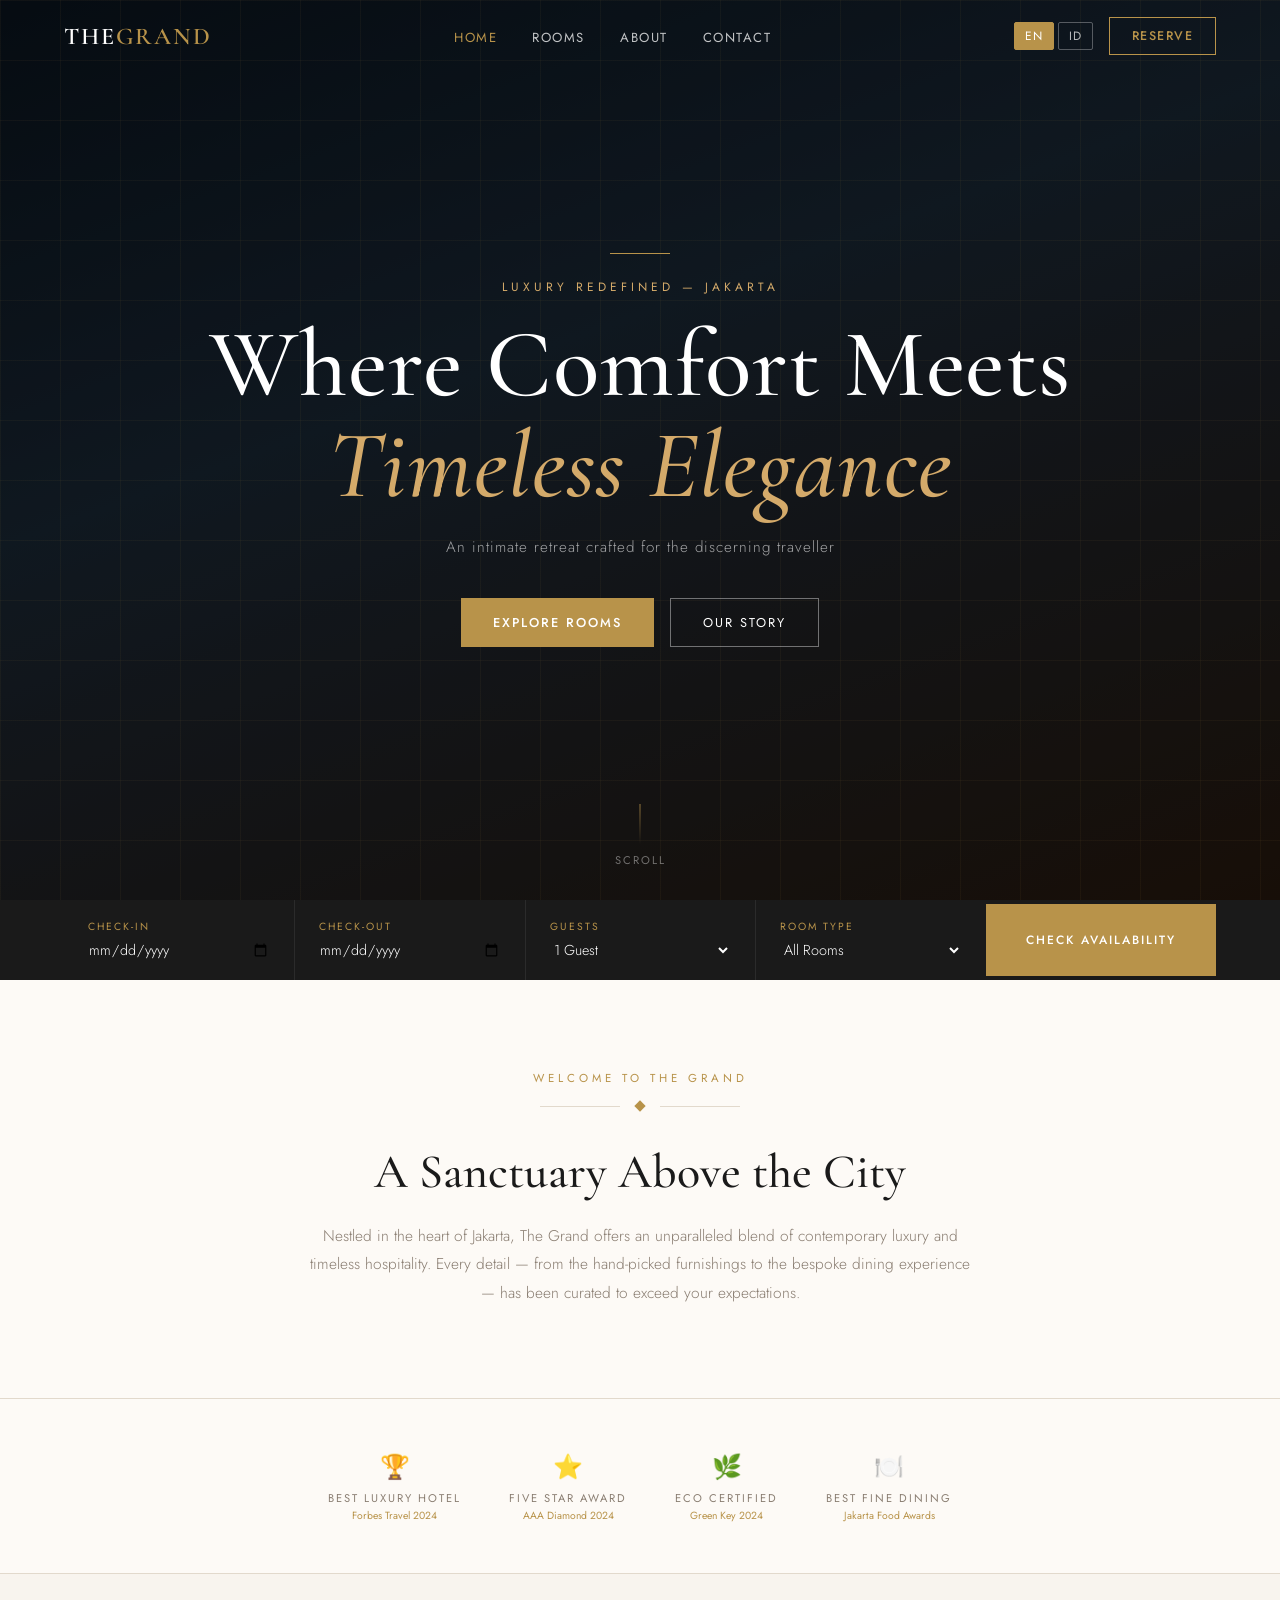
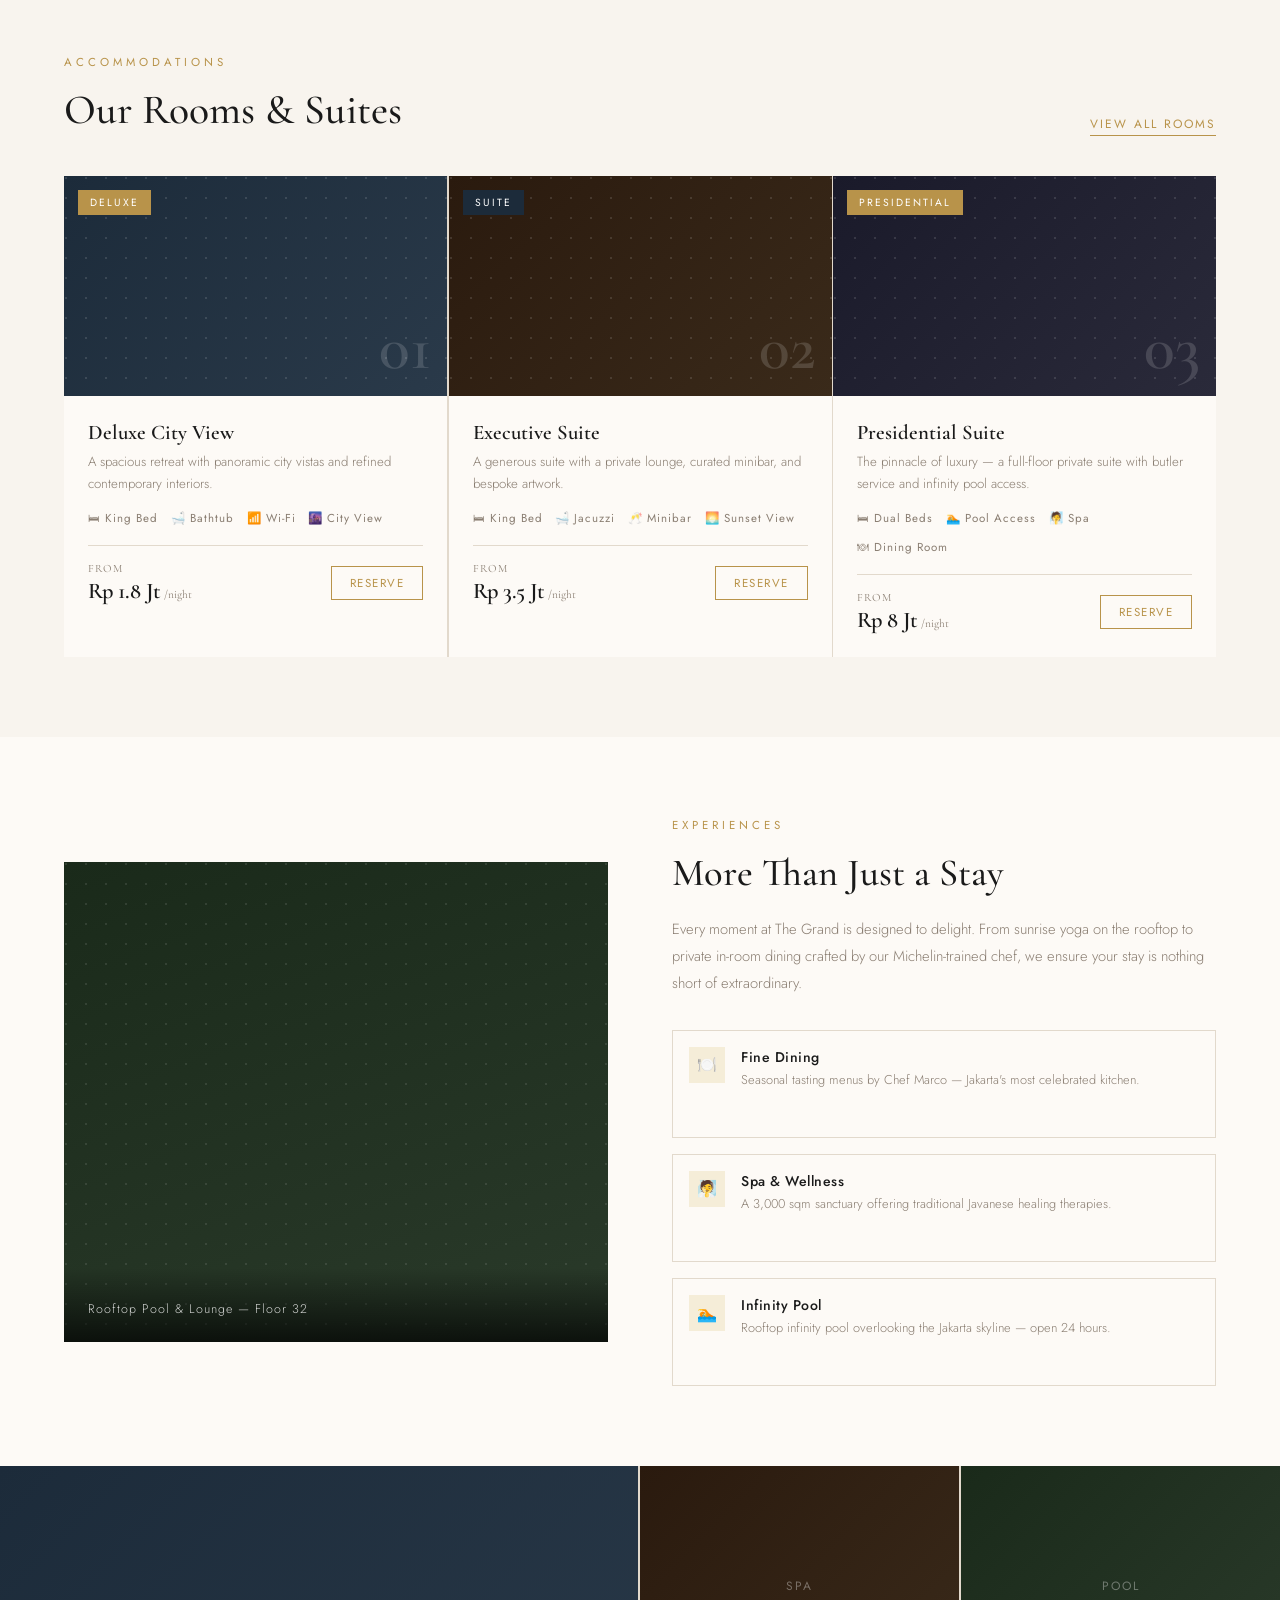
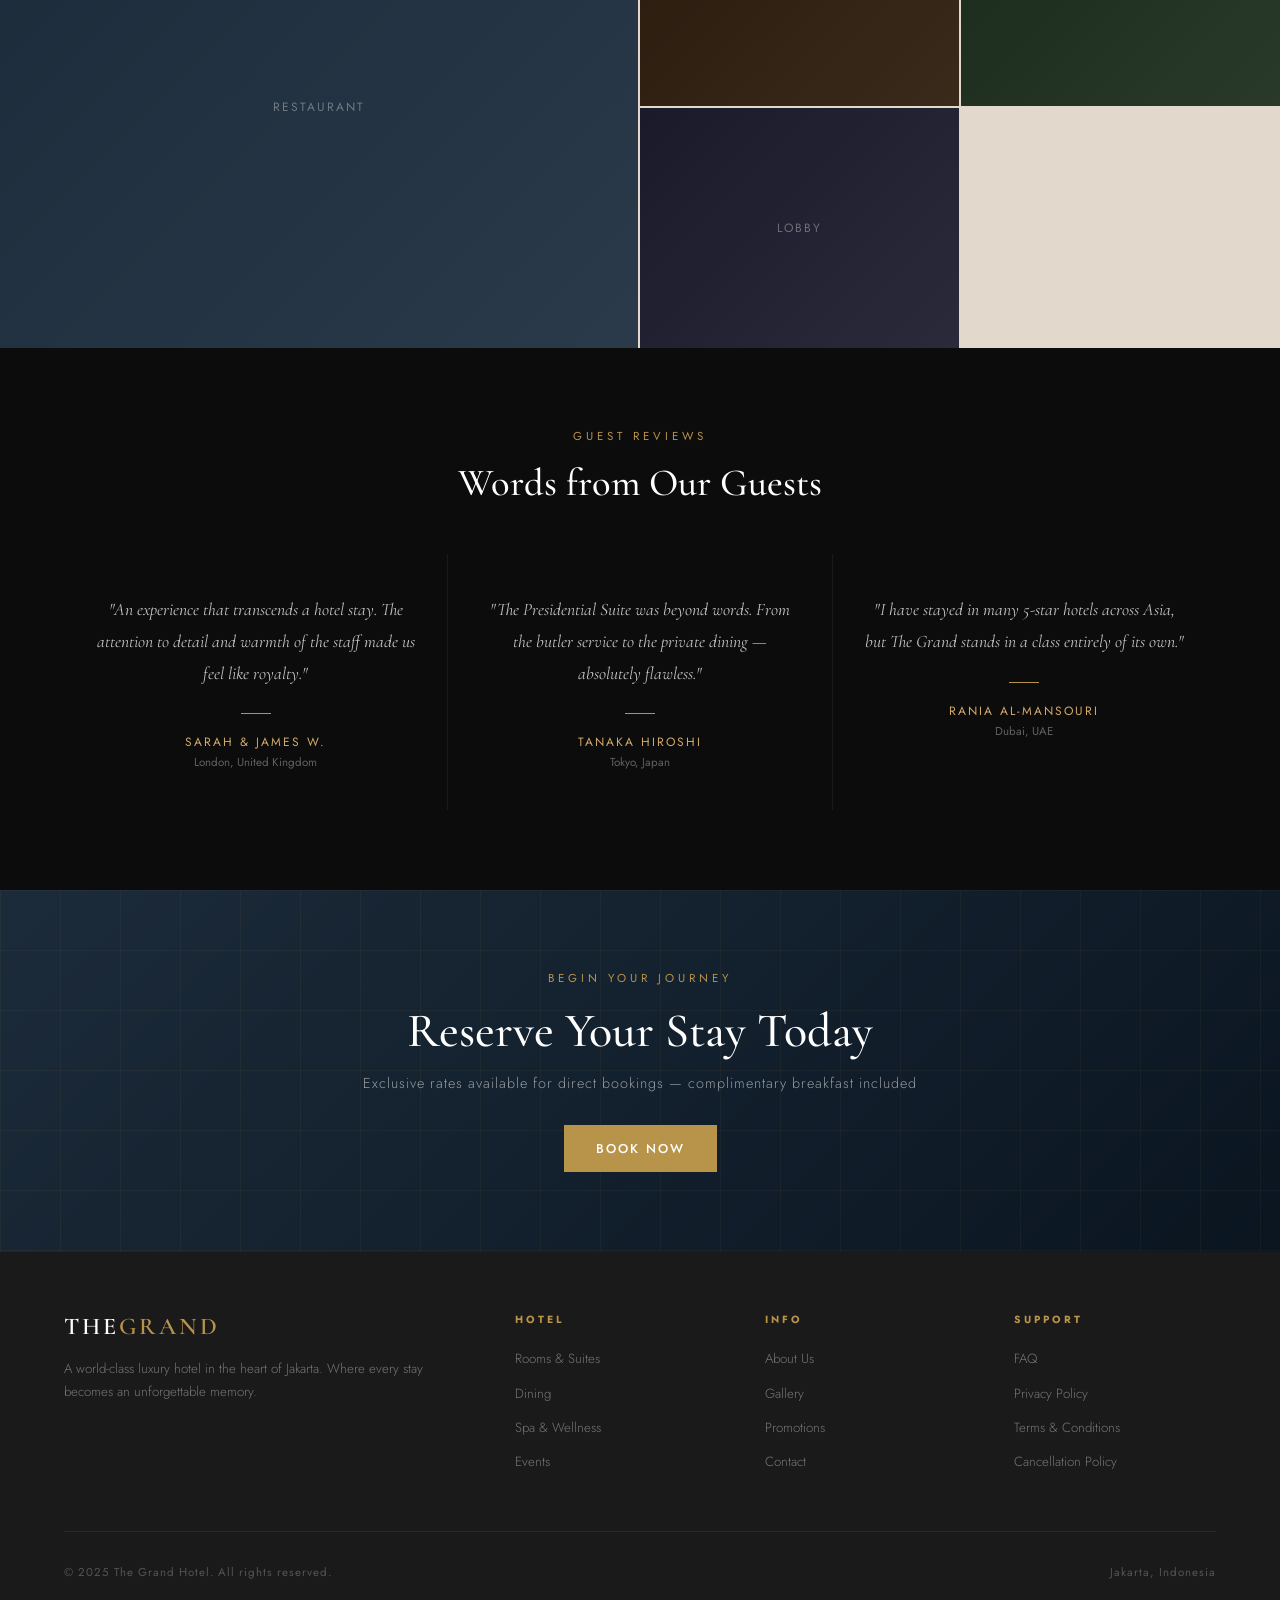
==== index.html @ d9840447 "First Commit" ====
<!doctype html>
<html lang="id">
  <head>
    <meta charset="UTF-8" />
    <meta name="viewport" content="width=device-width,initial-scale=1.0" />
    <link
      href="https://fonts.googleapis.com/css2?family=Cormorant+Garamond:ital,wght@0,400;0,500;0,600;1,400;1,600&family=Jost:wght@300;400;500&display=swap"
      rel="stylesheet"
    />
    <link rel="stylesheet" href="style.css" />
  </head>

  <body>
    <nav id="mainNav">
      <div class="nav-inner">
        <a class="logo" href="/index.html" target="_self"
          >The<span>Grand</span></a
        >
        <ul class="nav-links">
          <li>
            <a href="/index.html" target="_self" class="active" id="nav-home"
              >Home</a
            >
          </li>
          <li>
            <a href="/rooms.html" id="nav-rooms" target="_self">Rooms</a>
          </li>
          <li>
            <a href="/about.html" id="nav-about" target="_self">About</a>
          </li>
          <li>
            <a href="/contact.html" id="nav-contact" target="_self">Contact</a>
          </li>
        </ul>
        <div class="nav-right">
          <div class="lang-switch">
            <button class="lang-btn active" onclick="setLang('EN')">EN</button>
            <button class="lang-btn" onclick="setLang('ID')">ID</button>
          </div>
          <button
            class="nav-cta"
            onclick="window.location.href = 'contact.html'"
            id="nav-cta-btn"
          >
            Reserve
          </button>
        </div>
      </div>
    </nav>

    <!-- ===== HOME ===== -->
    <div class="page active" id="page-home">
      <section class="hero">
        <div class="hero-bg"></div>
        <div class="hero-overlay"></div>
        <div class="hero-grid-pattern"></div>
        <div class="hero-content">
          <div class="hero-line"></div>
          <div class="hero-eyebrow" id="h-eyebrow">
            Luxury Redefined — Jakarta
          </div>
          <h1 id="h-title">Where Comfort Meets <em>Timeless Elegance</em></h1>
          <p class="hero-sub" id="h-sub">
            An intimate retreat crafted for the discerning traveller
          </p>
          <div class="hero-actions">
            <button class="btn-gold" onclick="showPage('rooms')" id="h-btn1">
              Explore Rooms
            </button>
            <button class="btn-ghost" onclick="showPage('about')" id="h-btn2">
              Our Story
            </button>
          </div>
        </div>
        <div class="scroll-hint">
          <div class="scroll-line"></div>
          <span id="h-scroll">Scroll</span>
        </div>
      </section>

      <div class="booking-bar">
        <div class="booking-inner">
          <div class="book-field">
            <div class="book-label" id="b-check-in">Check-in</div>
            <input
              class="book-input"
              type="date"
              placeholder="dd / mm / yyyy"
            />
          </div>
          <div class="book-field">
            <div class="book-label" id="b-check-out">Check-out</div>
            <input
              class="book-input"
              type="date"
              placeholder="dd / mm / yyyy"
            />
          </div>
          <div class="book-field">
            <div class="book-label" id="b-guests">Guests</div>
            <select class="book-input">
              <option>1 Guest</option>
              <option>2 Guests</option>
              <option>3 Guests</option>
              <option>4 Guests</option>
            </select>
          </div>
          <div class="book-field">
            <div class="book-label" id="b-room">Room Type</div>
            <select class="book-input">
              <option id="b-all">All Rooms</option>
              <option>Deluxe</option>
              <option>Suite</option>
              <option>Presidential</option>
            </select>
          </div>
          <button class="book-btn" id="b-btn">Check Availability</button>
        </div>
      </div>

      <div class="intro">
        <div class="section-eyebrow" id="intro-tag">Welcome to The Grand</div>
        <div class="divider">
          <div class="divider-line"></div>
          <div class="divider-icon"></div>
          <div class="divider-line"></div>
        </div>
        <h2 id="intro-title">A Sanctuary Above the City</h2>
        <p id="intro-text">
          Nestled in the heart of Jakarta, The Grand offers an unparalleled
          blend of contemporary luxury and timeless hospitality. Every detail —
          from the hand-picked furnishings to the bespoke dining experience —
          has been curated to exceed your expectations.
        </p>
      </div>

      <div class="awards">
        <div class="award-item">
          <div class="award-icon">🏆</div>
          <div class="award-name">Best Luxury Hotel</div>
          <div class="award-year">Forbes Travel 2024</div>
        </div>
        <div class="award-item">
          <div class="award-icon">⭐</div>
          <div class="award-name">Five Star Award</div>
          <div class="award-year">AAA Diamond 2024</div>
        </div>
        <div class="award-item">
          <div class="award-icon">🌿</div>
          <div class="award-name">Eco Certified</div>
          <div class="award-year">Green Key 2024</div>
        </div>
        <div class="award-item">
          <div class="award-icon">🍽️</div>
          <div class="award-name">Best Fine Dining</div>
          <div class="award-year">Jakarta Food Awards</div>
        </div>
      </div>

      <section class="rooms-section">
        <div class="section-header">
          <div>
            <div class="section-eyebrow" id="r-tag">Accommodations</div>
            <h2 id="r-title">Our Rooms & Suites</h2>
          </div>
          <button class="see-all" onclick="showPage('rooms')" id="r-see-all">
            View All Rooms
          </button>
        </div>
        <div class="rooms-grid">
          <div class="room-card">
            <div class="room-img">
              <div
                class="room-img-inner"
                style="
                  background: linear-gradient(135deg, #1c2b3a 0%, #2a3a4a 100%);
                "
              >
                <div class="room-pattern"></div>
                <div class="room-num">01</div>
                <div class="room-badge">Deluxe</div>
              </div>
            </div>
            <div class="room-body">
              <h3>Deluxe City View</h3>
              <p>
                A spacious retreat with panoramic city vistas and refined
                contemporary interiors.
              </p>
              <div class="room-amenities">
                <span class="amenity">🛏 King Bed</span
                ><span class="amenity">🛁 Bathtub</span
                ><span class="amenity">📶 Wi-Fi</span
                ><span class="amenity">🌆 City View</span>
              </div>
              <div class="room-footer">
                <div class="room-price">
                  <span class="from">From</span
                  ><span class="amount">Rp 1.8 Jt</span
                  ><span class="night"> /night</span>
                </div>
                <button class="room-reserve" onclick="showPage('contact')">
                  Reserve
                </button>
              </div>
            </div>
          </div>
          <div class="room-card">
            <div class="room-img">
              <div
                class="room-img-inner"
                style="
                  background: linear-gradient(135deg, #2a1a0e 0%, #3a2a1a 100%);
                "
              >
                <div class="room-pattern"></div>
                <div class="room-num">02</div>
                <div class="room-badge" style="background: var(--navy)">
                  Suite
                </div>
              </div>
            </div>
            <div class="room-body">
              <h3>Executive Suite</h3>
              <p>
                A generous suite with a private lounge, curated minibar, and
                bespoke artwork.
              </p>
              <div class="room-amenities">
                <span class="amenity">🛏 King Bed</span
                ><span class="amenity">🛁 Jacuzzi</span
                ><span class="amenity">🥂 Minibar</span
                ><span class="amenity">🌅 Sunset View</span>
              </div>
              <div class="room-footer">
                <div class="room-price">
                  <span class="from">From</span
                  ><span class="amount">Rp 3.5 Jt</span
                  ><span class="night"> /night</span>
                </div>
                <button class="room-reserve" onclick="showPage('contact')">
                  Reserve
                </button>
              </div>
            </div>
          </div>
          <div class="room-card">
            <div class="room-img">
              <div
                class="room-img-inner"
                style="
                  background: linear-gradient(135deg, #1a1a2a 0%, #2a2a3a 100%);
                "
              >
                <div class="room-pattern"></div>
                <div class="room-num">03</div>
                <div class="room-badge" style="background: var(--gold)">
                  Presidential
                </div>
              </div>
            </div>
            <div class="room-body">
              <h3>Presidential Suite</h3>
              <p>
                The pinnacle of luxury — a full-floor private suite with butler
                service and infinity pool access.
              </p>
              <div class="room-amenities">
                <span class="amenity">🛏 Dual Beds</span
                ><span class="amenity">🏊 Pool Access</span
                ><span class="amenity">🧖 Spa</span
                ><span class="amenity">🍽 Dining Room</span>
              </div>
              <div class="room-footer">
                <div class="room-price">
                  <span class="from">From</span
                  ><span class="amount">Rp 8 Jt</span
                  ><span class="night"> /night</span>
                </div>
                <button class="room-reserve" onclick="showPage('contact')">
                  Reserve
                </button>
              </div>
            </div>
          </div>
        </div>
      </section>

      <section class="experience">
        <div class="exp-img">
          <div class="exp-pattern"></div>
          <div class="exp-img-label">
            <p>Rooftop Pool & Lounge — Floor 32</p>
          </div>
        </div>
        <div class="exp-content">
          <div class="section-eyebrow" id="exp-tag">Experiences</div>
          <h2 id="exp-title">More Than Just a Stay</h2>
          <p id="exp-text">
            Every moment at The Grand is designed to delight. From sunrise yoga
            on the rooftop to private in-room dining crafted by our
            Michelin-trained chef, we ensure your stay is nothing short of
            extraordinary.
          </p>
          <div class="exp-features">
            <div class="exp-feat">
              <div class="exp-feat-icon">🍽️</div>
              <div>
                <h4>Fine Dining</h4>
                <p>
                  Seasonal tasting menus by Chef Marco — Jakarta's most
                  celebrated kitchen.
                </p>
              </div>
            </div>
            <div class="exp-feat">
              <div class="exp-feat-icon">🧖</div>
              <div>
                <h4>Spa & Wellness</h4>
                <p>
                  A 3,000 sqm sanctuary offering traditional Javanese healing
                  therapies.
                </p>
              </div>
            </div>
            <div class="exp-feat">
              <div class="exp-feat-icon">🏊</div>
              <div>
                <h4>Infinity Pool</h4>
                <p>
                  Rooftop infinity pool overlooking the Jakarta skyline — open
                  24 hours.
                </p>
              </div>
            </div>
          </div>
        </div>
      </section>

      <div class="gallery-strip">
        <div class="gallery-item">
          <div
            class="gallery-item-bg g1"
            style="height: 100%; position: relative"
          >
            <div
              class="room-pattern"
              style="position: absolute; inset: 0; opacity: 0.1"
            ></div>
          </div>
          <div class="gallery-label">Restaurant</div>
        </div>
        <div class="gallery-item">
          <div class="gallery-item-bg g2"></div>
          <div class="gallery-label">Spa</div>
        </div>
        <div class="gallery-item">
          <div class="gallery-item-bg g3"></div>
          <div class="gallery-label">Pool</div>
        </div>
        <div class="gallery-item">
          <div class="gallery-item-bg g4"></div>
          <div class="gallery-label">Lobby</div>
        </div>
      </div>

      <section class="testi-section">
        <div class="section-eyebrow">Guest Reviews</div>
        <h2 id="testi-title">Words from Our Guests</h2>
        <div class="testi-slider">
          <div class="testi-card">
            <p class="testi-quote">
              "An experience that transcends a hotel stay. The attention to
              detail and warmth of the staff made us feel like royalty."
            </p>
            <div class="testi-sep"></div>
            <div class="testi-name">Sarah & James W.</div>
            <div class="testi-origin">London, United Kingdom</div>
          </div>
          <div class="testi-card">
            <p class="testi-quote">
              "The Presidential Suite was beyond words. From the butler service
              to the private dining — absolutely flawless."
            </p>
            <div class="testi-sep"></div>
            <div class="testi-name">Tanaka Hiroshi</div>
            <div class="testi-origin">Tokyo, Japan</div>
          </div>
          <div class="testi-card">
            <p class="testi-quote">
              "I have stayed in many 5-star hotels across Asia, but The Grand
              stands in a class entirely of its own."
            </p>
            <div class="testi-sep"></div>
            <div class="testi-name">Rania Al-Mansouri</div>
            <div class="testi-origin">Dubai, UAE</div>
          </div>
        </div>
      </section>

      <div class="cta-dark">
        <div class="hero-grid-pattern"></div>
        <div class="cta-dark-content">
          <div class="section-eyebrow" style="color: var(--gold)">
            Begin Your Journey
          </div>
          <h2 id="cta-title">Reserve Your Stay Today</h2>
          <p id="cta-sub">
            Exclusive rates available for direct bookings — complimentary
            breakfast included
          </p>
          <button class="btn-gold" onclick="showPage('contact')">
            Book Now
          </button>
        </div>
      </div>

      <footer>
        <div class="footer-top">
          <div>
            <span class="footer-logo">The<span>Grand</span></span>
            <p class="footer-brand-text">
              A world-class luxury hotel in the heart of Jakarta. Where every
              stay becomes an unforgettable memory.
            </p>
          </div>
          <div class="footer-col">
            <h4>Hotel</h4>
            <ul>
              <li>
                <a
                  href="#"
                  onclick="
                    showPage('rooms');
                    return false;
                  "
                  >Rooms & Suites</a
                >
              </li>
              <li><a href="#">Dining</a></li>
              <li><a href="#">Spa & Wellness</a></li>
              <li><a href="#">Events</a></li>
            </ul>
          </div>
          <div class="footer-col">
            <h4>Info</h4>
            <ul>
              <li>
                <a
                  href="#"
                  onclick="
                    showPage('about');
                    return false;
                  "
                  >About Us</a
                >
              </li>
              <li><a href="#">Gallery</a></li>
              <li><a href="#">Promotions</a></li>
              <li>
                <a
                  href="#"
                  onclick="
                    showPage('contact');
                    return false;
                  "
                  >Contact</a
                >
              </li>
            </ul>
          </div>
          <div class="footer-col">
            <h4>Support</h4>
            <ul>
              <li><a href="#">FAQ</a></li>
              <li><a href="#">Privacy Policy</a></li>
              <li><a href="#">Terms & Conditions</a></li>
              <li><a href="#">Cancellation Policy</a></li>
            </ul>
          </div>
        </div>
        <div class="footer-bottom">
          <span>© 2025 The Grand Hotel. All rights reserved.</span
          ><span>Jakarta, Indonesia</span>
        </div>
      </footer>
    </div>

    <script src="script.js"></script>
  </body>
</html>
---- style.css ----
* {
  margin: 0;
  padding: 0;
  box-sizing: border-box;
}

:root {
  --gold: #b8934a;
  --gold-light: #f5edd8;
  --gold-mid: #d4aa6a;
  --dark: #0c0c0c;
  --ink: #1a1a1a;
  --text: #3a3530;
  --muted: #8a7e72;
  --white: #fdfaf6;
  --bg: #f8f4ee;
  --border: #e2d9cc;
  --navy: #1c2b3a;
}

body {
  font-family: "Jost", sans-serif;
  color: var(--text);
  background: var(--white);
  overflow-x: hidden;
}

/* NAV */
nav {
  position: fixed;
  top: 0;
  left: 0;
  right: 0;
  z-index: 100;
  transition:
    background 0.4s,
    border 0.4s;
}

nav.scrolled {
  background: rgba(12, 12, 12, 0.97);
  border-bottom: 1px solid rgba(184, 147, 74, 0.25);
}

nav.on-light {
  background: rgba(253, 250, 246, 0.97);
  border-bottom: 1px solid var(--border);
}

.nav-inner {
  display: flex;
  align-items: center;
  justify-content: space-between;
  height: 72px;
  padding: 0 5%;
  box-sizing: border-box;
}

.logo {
  font-family: "Cormorant Garamond", serif;
  font-size: 24px;
  font-weight: 600;
  color: #fff;
  letter-spacing: 2px;
  text-decoration: none;
  text-transform: uppercase;
}

nav.on-light .logo {
  color: var(--ink);
}

.logo span {
  color: var(--gold);
}

.nav-links {
  display: flex;
  gap: 2.2rem;
  list-style: none;
}

.nav-links a {
  text-decoration: none;
  color: rgba(255, 255, 255, 0.75);
  font-size: 0.82rem;
  font-weight: 400;
  letter-spacing: 1.5px;
  text-transform: uppercase;
  transition: color 0.2s;
}

nav.on-light .nav-links a {
  color: var(--muted);
}

.nav-links a:hover,
.nav-links a.active {
  color: var(--gold);
}

nav.on-light .nav-links a:hover,
nav.on-light .nav-links a.active {
  color: var(--gold);
}

.nav-right {
  display: flex;
  align-items: center;
  gap: 1rem;
}

.lang-switch {
  display: flex;
  gap: 4px;
}

.lang-btn {
  background: none;
  border: 1px solid rgba(255, 255, 255, 0.3);
  padding: 4px 10px;
  border-radius: 2px;
  cursor: pointer;
  font-family: "Jost", sans-serif;
  font-size: 0.75rem;
  letter-spacing: 1px;
  color: rgba(255, 255, 255, 0.7);
  transition: all 0.2s;
}

nav.on-light .lang-btn {
  border-color: var(--border);
  color: var(--muted);
}

.lang-btn.active {
  background: var(--gold);
  color: #fff;
  border-color: var(--gold);
}

.nav-cta {
  background: transparent;
  color: var(--gold);
  border: 1px solid var(--gold);
  padding: 9px 22px;
  font-size: 0.78rem;
  font-weight: 500;
  letter-spacing: 1.5px;
  text-transform: uppercase;
  cursor: pointer;
  font-family: "Jost", sans-serif;
  transition: all 0.2s;
}

.nav-cta:hover {
  background: var(--gold);
  color: #fff;
}

/* PAGES */
.page {
  display: block;
}

/* .page.active {
  display: block;
} */

/* ===== HOME ===== */
.hero {
  position: relative;
  height: 100vh;
  min-height: 600px;
  overflow: hidden;
  display: flex;
  align-items: center;
  justify-content: center;
}

.hero-bg {
  position: absolute;
  inset: 0;
  background: linear-gradient(160deg, #0a1520 0%, #1c2b3a 40%, #2a1a0e 100%);
}

.hero-overlay {
  position: absolute;
  inset: 0;
  background: rgba(0, 0, 0, 0.45);
}

.hero-grid-pattern {
  position: absolute;
  inset: 0;
  background-image:
    linear-gradient(rgba(184, 147, 74, 0.06) 1px, transparent 1px),
    linear-gradient(90deg, rgba(184, 147, 74, 0.06) 1px, transparent 1px);
  background-size: 60px 60px;
}

.hero-content {
  position: relative;
  z-index: 2;
  text-align: center;
  padding: 0 5%;
}

.hero-line {
  width: 60px;
  height: 1px;
  background: var(--gold);
  margin: 0 auto 1.5rem;
}

.hero-eyebrow {
  font-size: 0.75rem;
  letter-spacing: 4px;
  text-transform: uppercase;
  color: var(--gold-mid);
  margin-bottom: 1.2rem;
  font-weight: 400;
}

.hero h1 {
  font-family: "Cormorant Garamond", serif;
  font-size: clamp(3rem, 8vw, 6rem);
  font-weight: 500;
  color: #fff;
  line-height: 1.05;
  margin-bottom: 1.2rem;
  letter-spacing: 1px;
}

.hero h1 em {
  font-style: italic;
  color: var(--gold-mid);
}

.hero-sub {
  font-size: 0.95rem;
  color: rgba(255, 255, 255, 0.6);
  letter-spacing: 1px;
  margin-bottom: 2.5rem;
  font-weight: 300;
}

.hero-actions {
  display: flex;
  gap: 1rem;
  justify-content: center;
  flex-wrap: wrap;
}

.btn-gold {
  background: var(--gold);
  color: #fff;
  padding: 14px 32px;
  font-size: 0.8rem;
  font-weight: 500;
  letter-spacing: 2px;
  text-transform: uppercase;
  border: none;
  cursor: pointer;
  font-family: "Jost", sans-serif;
  transition: all 0.25s;
}

.btn-gold:hover {
  background: var(--gold-mid);
}

.btn-ghost {
  background: transparent;
  color: #fff;
  padding: 14px 32px;
  font-size: 0.8rem;
  font-weight: 400;
  letter-spacing: 2px;
  text-transform: uppercase;
  border: 1px solid rgba(255, 255, 255, 0.4);
  cursor: pointer;
  font-family: "Jost", sans-serif;
  transition: all 0.25s;
}

.btn-ghost:hover {
  border-color: #fff;
}

.scroll-hint {
  position: absolute;
  bottom: 2rem;
  left: 50%;
  transform: translateX(-50%);
  display: flex;
  flex-direction: column;
  align-items: center;
  gap: 8px;
  color: rgba(255, 255, 255, 0.4);
  font-size: 0.7rem;
  letter-spacing: 2px;
  text-transform: uppercase;
}

.scroll-line {
  width: 1px;
  height: 40px;
  background: linear-gradient(to bottom, rgba(184, 147, 74, 0.8), transparent);
}

/* BOOKING BAR */
.booking-bar {
  background: var(--ink);
  padding: 0 5%;
}

.booking-inner {
  display: flex;
  align-items: center;
  gap: 0;
}

.book-field {
  flex: 1;
  padding: 1.2rem 1.5rem;
  border-right: 1px solid rgba(255, 255, 255, 0.08);
}

.book-field:last-of-type {
  border-right: none;
}

.book-label {
  font-size: 0.65rem;
  letter-spacing: 2px;
  text-transform: uppercase;
  color: var(--gold);
  margin-bottom: 4px;
}

.book-input {
  background: none;
  border: none;
  color: #fff;
  font-family: "Jost", sans-serif;
  font-size: 0.9rem;
  font-weight: 300;
  width: 100%;
  outline: none;
  cursor: pointer;
}

.book-input::placeholder {
  color: rgba(255, 255, 255, 0.4);
}

.book-btn {
  background: var(--gold);
  color: #fff;
  border: none;
  padding: 0 2.5rem;
  font-size: 0.75rem;
  font-weight: 500;
  letter-spacing: 2px;
  text-transform: uppercase;
  cursor: pointer;
  font-family: "Jost", sans-serif;
  height: 100%;
  transition: background 0.2s;
  white-space: nowrap;
  min-height: 72px;
}

.book-btn:hover {
  background: var(--gold-mid);
}

/* DIVIDER */
.divider {
  display: flex;
  align-items: center;
  gap: 1rem;
  margin: 0 auto 2rem;
  max-width: 200px;
}

.divider-line {
  flex: 1;
  height: 1px;
  background: var(--border);
}

.divider-icon {
  width: 8px;
  height: 8px;
  background: var(--gold);
  transform: rotate(45deg);
}

/* INTRO */
.intro {
  padding: 90px 5%;
  text-align: center;
  max-width: 800px;
  margin: 0 auto;
}

.section-eyebrow {
  font-size: 0.72rem;
  letter-spacing: 4px;
  text-transform: uppercase;
  color: var(--gold);
  margin-bottom: 1rem;
}

.intro h2 {
  font-family: "Cormorant Garamond", serif;
  font-size: clamp(2rem, 4vw, 3rem);
  font-weight: 500;
  color: var(--ink);
  line-height: 1.25;
  margin-bottom: 1.2rem;
}

.intro p {
  color: var(--muted);
  font-size: 0.97rem;
  line-height: 1.85;
  font-weight: 300;
}

/* ROOMS */
.rooms-section {
  background: var(--bg);
  padding: 80px 5%;
}

.section-header {
  display: flex;
  align-items: flex-end;
  justify-content: space-between;
  margin-bottom: 2.5rem;
  flex-wrap: wrap;
  gap: 1rem;
}

.section-header h2 {
  font-family: "Cormorant Garamond", serif;
  font-size: clamp(1.8rem, 3.5vw, 2.6rem);
  font-weight: 500;
  color: var(--ink);
  line-height: 1.2;
}

.see-all {
  font-size: 0.75rem;
  letter-spacing: 2px;
  text-transform: uppercase;
  color: var(--gold);
  cursor: pointer;
  text-decoration: none;
  border-bottom: 1px solid var(--gold);
  padding-bottom: 2px;
  background: none;
  border-top: none;
  border-left: none;
  border-right: none;
  font-family: "Jost", sans-serif;
}

.rooms-grid {
  display: grid;
  grid-template-columns: repeat(auto-fit, minmax(300px, 1fr));
  gap: 1.5px;
  background: var(--border);
}

.room-card {
  background: var(--white);
  overflow: hidden;
  cursor: pointer;
  transition: all 0.3s;
}

.room-card:hover .room-img-inner {
  transform: scale(1.04);
}

.room-img {
  height: 220px;
  overflow: hidden;
}

.room-img-inner {
  height: 100%;
  background: linear-gradient(135deg, var(--navy) 0%, #2a3a4a 100%);
  transition: transform 0.5s ease;
  display: flex;
  align-items: center;
  justify-content: center;
  position: relative;
}

.room-img-inner .room-pattern {
  position: absolute;
  inset: 0;
  opacity: 0.12;
  background-image: radial-gradient(circle at 2px 2px,
      white 1px,
      transparent 0);
  background-size: 20px 20px;
}

.room-img-inner .room-num {
  font-family: "Cormorant Garamond", serif;
  font-size: 4rem;
  font-weight: 600;
  color: rgba(255, 255, 255, 0.15);
  position: absolute;
  bottom: 10px;
  right: 16px;
}

.room-badge {
  position: absolute;
  top: 14px;
  left: 14px;
  background: var(--gold);
  color: #fff;
  font-size: 0.65rem;
  letter-spacing: 2px;
  text-transform: uppercase;
  padding: 5px 12px;
}

.room-body {
  padding: 1.5rem;
}

.room-body h3 {
  font-family: "Cormorant Garamond", serif;
  font-size: 1.3rem;
  font-weight: 600;
  color: var(--ink);
  margin-bottom: 0.4rem;
}

.room-body p {
  font-size: 0.83rem;
  color: var(--muted);
  line-height: 1.6;
  margin-bottom: 1rem;
  font-weight: 300;
}

.room-amenities {
  display: flex;
  gap: 0.8rem;
  flex-wrap: wrap;
  margin-bottom: 1.2rem;
}

.amenity {
  font-size: 0.72rem;
  letter-spacing: 1px;
  color: var(--muted);
  display: flex;
  align-items: center;
  gap: 4px;
}

.room-footer {
  display: flex;
  align-items: center;
  justify-content: space-between;
  padding-top: 1rem;
  border-top: 1px solid var(--border);
}

.room-price {
  font-family: "Cormorant Garamond", serif;
}

.room-price .from {
  font-size: 0.7rem;
  letter-spacing: 1px;
  text-transform: uppercase;
  color: var(--muted);
  display: block;
  margin-bottom: 2px;
}

.room-price .amount {
  font-size: 1.4rem;
  font-weight: 600;
  color: var(--ink);
}

.room-price .night {
  font-size: 0.72rem;
  color: var(--muted);
}

.room-reserve {
  background: none;
  border: 1px solid var(--gold);
  color: var(--gold);
  padding: 8px 18px;
  font-size: 0.72rem;
  letter-spacing: 1.5px;
  text-transform: uppercase;
  cursor: pointer;
  font-family: "Jost", sans-serif;
  transition: all 0.2s;
}

.room-reserve:hover {
  background: var(--gold);
  color: #fff;
}

/* EXPERIENCE */
.experience {
  padding: 80px 5%;
  display: grid;
  grid-template-columns: 1fr 1fr;
  gap: 4rem;
  align-items: center;
}

.exp-img {
  height: 480px;
  background: linear-gradient(160deg, #1a2a1a 0%, #2a3a2a 100%);
  position: relative;
  overflow: hidden;
}

.exp-img .exp-pattern {
  position: absolute;
  inset: 0;
  opacity: 0.1;
  background-image: radial-gradient(circle at 2px 2px,
      white 1px,
      transparent 0);
  background-size: 20px 20px;
}

.exp-img-label {
  position: absolute;
  bottom: 0;
  left: 0;
  right: 0;
  background: linear-gradient(to top, rgba(0, 0, 0, 0.7), transparent);
  padding: 2rem 1.5rem 1.5rem;
}

.exp-img-label p {
  color: rgba(255, 255, 255, 0.8);
  font-size: 0.78rem;
  letter-spacing: 1px;
  font-weight: 300;
}

.exp-content .section-eyebrow {
  text-align: left;
}

.exp-content h2 {
  font-family: "Cormorant Garamond", serif;
  font-size: clamp(1.8rem, 3vw, 2.6rem);
  font-weight: 500;
  color: var(--ink);
  line-height: 1.25;
  margin-bottom: 1.2rem;
}

.exp-content p {
  color: var(--muted);
  font-size: 0.92rem;
  line-height: 1.85;
  font-weight: 300;
  margin-bottom: 2rem;
}

.exp-features {
  display: flex;
  flex-direction: column;
  gap: 1rem;
}

.exp-feat {
  display: flex;
  align-items: flex-start;
  gap: 1rem;
  padding: 1rem;
  border: 1px solid var(--border);
}

.exp-feat-icon {
  width: 36px;
  height: 36px;
  background: var(--gold-light);
  display: flex;
  align-items: center;
  justify-content: center;
  font-size: 1rem;
  flex-shrink: 0;
}

.exp-feat h4 {
  font-size: 0.88rem;
  font-weight: 500;
  color: var(--ink);
  margin-bottom: 3px;
  letter-spacing: 0.5px;
}

.exp-feat p {
  font-size: 0.8rem;
  color: var(--muted);
  line-height: 1.5;
}

/* GALLERY STRIP */
.gallery-strip {
  display: grid;
  grid-template-columns: 2fr 1fr 1fr;
  grid-template-rows: 240px 240px;
  gap: 2px;
  background: var(--border);
}

.gallery-item {
  overflow: hidden;
  cursor: pointer;
  position: relative;
}

.gallery-item:first-child {
  grid-row: 1/3;
}

.gallery-item-bg {
  height: 100%;
  transition: transform 0.5s ease;
}

.gallery-item:hover .gallery-item-bg {
  transform: scale(1.05);
}

.gallery-item-bg.g1 {
  background: linear-gradient(135deg, #1c2b3a 0%, #2a3a4a 100%);
}

.gallery-item-bg.g2 {
  background: linear-gradient(135deg, #2a1a0e 0%, #3a2a1a 100%);
}

.gallery-item-bg.g3 {
  background: linear-gradient(135deg, #1a2a1a 0%, #2a3a2a 100%);
}

.gallery-item-bg.g4 {
  background: linear-gradient(135deg, #1a1a2a 0%, #2a2a3a 100%);
}

.gallery-label {
  position: absolute;
  inset: 0;
  display: flex;
  align-items: center;
  justify-content: center;
  color: rgba(255, 255, 255, 0.35);
  font-size: 0.75rem;
  letter-spacing: 2px;
  text-transform: uppercase;
}

/* TESTIMONIAL */
.testi-section {
  background: var(--dark);
  padding: 80px 5%;
  text-align: center;
}

.testi-section .section-eyebrow {
  color: var(--gold);
}

.testi-section h2 {
  font-family: "Cormorant Garamond", serif;
  font-size: clamp(1.8rem, 3vw, 2.6rem);
  font-weight: 500;
  color: #fff;
  margin-bottom: 3rem;
}

.testi-slider {
  display: grid;
  grid-template-columns: repeat(3, 1fr);
  gap: 1px;
  background: rgba(255, 255, 255, 0.06);
}

.testi-card {
  padding: 2.5rem 2rem;
  background: var(--dark);
}

.testi-quote {
  font-family: "Cormorant Garamond", serif;
  font-size: 1.1rem;
  font-style: italic;
  color: rgba(255, 255, 255, 0.75);
  line-height: 1.8;
  margin-bottom: 1.5rem;
}

.testi-sep {
  width: 30px;
  height: 1px;
  background: var(--gold);
  margin: 0 auto 1.2rem;
}

.testi-name {
  font-size: 0.75rem;
  letter-spacing: 2px;
  text-transform: uppercase;
  color: var(--gold-mid);
}

.testi-origin {
  font-size: 0.72rem;
  color: rgba(255, 255, 255, 0.35);
  margin-top: 3px;
}

/* AWARDS */
.awards {
  padding: 50px 5%;
  display: flex;
  align-items: center;
  justify-content: center;
  gap: 3rem;
  flex-wrap: wrap;
  border-top: 1px solid var(--border);
  border-bottom: 1px solid var(--border);
}

.award-item {
  text-align: center;
}

.award-icon {
  font-size: 1.5rem;
  margin-bottom: 0.4rem;
}

.award-name {
  font-size: 0.7rem;
  letter-spacing: 2px;
  text-transform: uppercase;
  color: var(--muted);
}

.award-year {
  font-size: 0.65rem;
  color: var(--gold);
  margin-top: 2px;
}

/* CTA DARK */
.cta-dark {
  background: linear-gradient(135deg, var(--navy) 0%, #0a1520 100%);
  padding: 80px 5%;
  text-align: center;
  position: relative;
  overflow: hidden;
}

.cta-dark .hero-grid-pattern {
  position: absolute;
  inset: 0;
}

.cta-dark-content {
  position: relative;
  z-index: 1;
}

.cta-dark h2 {
  font-family: "Cormorant Garamond", serif;
  font-size: clamp(2rem, 4vw, 3rem);
  font-weight: 500;
  color: #fff;
  margin-bottom: 0.8rem;
}

.cta-dark p {
  color: rgba(255, 255, 255, 0.55);
  font-size: 0.9rem;
  letter-spacing: 1px;
  margin-bottom: 2rem;
  font-weight: 300;
}

/* ===== ROOMS PAGE ===== */
.page-hero {
  height: 320px;
  background: linear-gradient(160deg, var(--navy) 0%, #0a1520 100%);
  display: flex;
  align-items: flex-end;
  justify-content: flex-start;
  padding: 0 5% 3rem;
  position: relative;
  overflow: hidden;
}

.page-hero .hero-grid-pattern {
  position: absolute;
  inset: 0;
}

.page-hero-content {
  position: relative;
  z-index: 1;
}

.page-hero .section-eyebrow {
  margin-bottom: 0.5rem;
}

.page-hero h1 {
  font-family: "Cormorant Garamond", serif;
  font-size: clamp(2rem, 4vw, 3rem);
  font-weight: 500;
  color: #fff;
}

.rooms-list {
  padding: 60px 5%;
  display: flex;
  flex-direction: column;
  gap: 1px;
  background: var(--border);
}

.room-list-card {
  background: var(--white);
  display: grid;
  grid-template-columns: 380px 1fr;
  overflow: hidden;
  transition: box-shadow 0.3s;
}

.room-list-card:hover {
  box-shadow: 0 8px 40px rgba(0, 0, 0, 0.1);
}

.room-list-img {
  height: 280px;
  overflow: hidden;
}

.room-list-img-inner {
  height: 100%;
  transition: transform 0.5s ease;
}

.room-list-card:hover .room-list-img-inner {
  transform: scale(1.04);
}

.room-list-body {
  padding: 2.5rem;
  display: flex;
  flex-direction: column;
  justify-content: space-between;
}

.room-list-body h3 {
  font-family: "Cormorant Garamond", serif;
  font-size: 1.8rem;
  font-weight: 500;
  color: var(--ink);
  margin-bottom: 0.6rem;
}

.room-list-body p {
  color: var(--muted);
  font-size: 0.88rem;
  line-height: 1.75;
  font-weight: 300;
  margin-bottom: 1.5rem;
}

.room-specs {
  display: flex;
  gap: 2rem;
  margin-bottom: 1.5rem;
}

.spec-item {
  text-align: center;
}

.spec-val {
  font-family: "Cormorant Garamond", serif;
  font-size: 1.4rem;
  font-weight: 600;
  color: var(--ink);
}

.spec-label {
  font-size: 0.65rem;
  letter-spacing: 2px;
  text-transform: uppercase;
  color: var(--muted);
}

.room-list-footer {
  display: flex;
  align-items: center;
  justify-content: space-between;
  padding-top: 1.5rem;
  border-top: 1px solid var(--border);
}

/* ===== ABOUT PAGE ===== */
.about-split {
  display: grid;
  grid-template-columns: 1fr 1fr;
  min-height: 90vh;
}

.about-img-panel {
  background: linear-gradient(160deg, var(--navy) 0%, #1a2a3a 100%);
  position: relative;
  overflow: hidden;
  display: flex;
  align-items: center;
  justify-content: center;
}

.about-img-panel .hero-grid-pattern {
  position: absolute;
  inset: 0;
}

.about-img-content {
  position: relative;
  z-index: 1;
  text-align: center;
  padding: 3rem;
}

.about-img-content .big-num {
  font-family: "Cormorant Garamond", serif;
  font-size: 8rem;
  font-weight: 600;
  color: rgba(255, 255, 255, 0.07);
  line-height: 1;
}

.about-img-content p {
  font-size: 0.8rem;
  letter-spacing: 3px;
  text-transform: uppercase;
  color: rgba(255, 255, 255, 0.35);
  margin-top: -1rem;
}

.about-text-panel {
  padding: 80px 5%;
  display: flex;
  flex-direction: column;
  justify-content: center;
}

.about-text-panel h2 {
  font-family: "Cormorant Garamond", serif;
  font-size: clamp(2rem, 3vw, 2.8rem);
  font-weight: 500;
  color: var(--ink);
  line-height: 1.25;
  margin-bottom: 1.5rem;
}

.about-text-panel p {
  color: var(--muted);
  font-size: 0.92rem;
  line-height: 1.85;
  font-weight: 300;
  margin-bottom: 1rem;
}

.about-pillars {
  display: grid;
  grid-template-columns: 1fr 1fr;
  gap: 1.5rem;
  margin-top: 2.5rem;
}

.pillar {
  border-left: 2px solid var(--gold);
  padding-left: 1rem;
}

.pillar h4 {
  font-size: 0.85rem;
  font-weight: 500;
  color: var(--ink);
  margin-bottom: 4px;
  letter-spacing: 0.5px;
}

.pillar p {
  font-size: 0.8rem;
  color: var(--muted);
  line-height: 1.6;
}

.team-strip {
  padding: 70px 5%;
  background: var(--bg);
}

.team-strip h2 {
  font-family: "Cormorant Garamond", serif;
  font-size: 2rem;
  font-weight: 500;
  color: var(--ink);
  margin-bottom: 2.5rem;
}

.team-grid {
  display: grid;
  grid-template-columns: repeat(auto-fit, minmax(180px, 1fr));
  gap: 2px;
  background: var(--border);
}

.team-card {
  background: var(--white);
  padding: 2rem 1.5rem;
  text-align: center;
}

.team-avatar {
  width: 72px;
  height: 72px;
  border-radius: 50%;
  background: linear-gradient(135deg, var(--navy) 0%, #2a3a4a 100%);
  margin: 0 auto 1rem;
  display: flex;
  align-items: center;
  justify-content: center;
  font-family: "Cormorant Garamond", serif;
  font-size: 1.6rem;
  font-weight: 600;
  color: rgba(255, 255, 255, 0.8);
}

.team-card h4 {
  font-size: 0.88rem;
  font-weight: 500;
  color: var(--ink);
  letter-spacing: 0.5px;
}

.team-card p {
  font-size: 0.75rem;
  color: var(--gold);
  letter-spacing: 1px;
  margin-top: 3px;
  text-transform: uppercase;
}

/* ===== CONTACT PAGE ===== */
.contact-grid {
  display: grid;
  grid-template-columns: 1fr 1.5fr;
}

.contact-left {
  background: var(--dark);
  padding: 70px 5%;
  display: flex;
  flex-direction: column;
  justify-content: center;
}

.contact-left .section-eyebrow {
  color: var(--gold);
  text-align: left;
}

.contact-left h2 {
  font-family: "Cormorant Garamond", serif;
  font-size: 2.2rem;
  font-weight: 500;
  color: #fff;
  margin-bottom: 1rem;
}

.contact-left p {
  color: rgba(255, 255, 255, 0.5);
  font-size: 0.88rem;
  line-height: 1.8;
  margin-bottom: 2.5rem;
  font-weight: 300;
}

.contact-details {
  display: flex;
  flex-direction: column;
  gap: 1.5rem;
}

.contact-detail {
  display: flex;
  gap: 1rem;
  align-items: flex-start;
}

.detail-icon {
  font-size: 0.9rem;
  padding-top: 2px;
  color: var(--gold);
}

.detail-label {
  font-size: 0.65rem;
  letter-spacing: 2px;
  text-transform: uppercase;
  color: var(--gold);
  margin-bottom: 3px;
}

.detail-val {
  font-size: 0.88rem;
  color: rgba(255, 255, 255, 0.7);
  font-weight: 300;
}

.contact-right {
  background: var(--bg);
  padding: 70px 5%;
  display: flex;
  flex-direction: column;
  justify-content: center;
}

.contact-right h3 {
  font-family: "Cormorant Garamond", serif;
  font-size: 1.8rem;
  font-weight: 500;
  color: var(--ink);
  margin-bottom: 2rem;
}

.form-row {
  display: grid;
  grid-template-columns: 1fr 1fr;
  gap: 1rem;
  margin-bottom: 1rem;
}

.form-group {
  margin-bottom: 1rem;
}

.form-group label {
  display: block;
  font-size: 0.7rem;
  letter-spacing: 2px;
  text-transform: uppercase;
  color: var(--gold);
  margin-bottom: 8px;
}

.form-group input,
.form-group select,
.form-group textarea {
  width: 100%;
  padding: 12px 0;
  border: none;
  border-bottom: 1px solid var(--border);
  background: transparent;
  font-family: "Jost", sans-serif;
  font-size: 0.9rem;
  color: var(--text);
  outline: none;
  transition: border 0.2s;
}

.form-group input:focus,
.form-group select:focus,
.form-group textarea:focus {
  border-color: var(--gold);
}

.form-group textarea {
  resize: none;
  min-height: 100px;
}

.form-submit {
  background: var(--ink);
  color: #fff;
  border: none;
  padding: 14px 36px;
  font-size: 0.75rem;
  letter-spacing: 2px;
  text-transform: uppercase;
  cursor: pointer;
  font-family: "Jost", sans-serif;
  transition: background 0.2s;
  margin-top: 0.5rem;
}

.form-submit:hover {
  background: var(--gold);
}

/* FOOTER */
footer {
  background: var(--ink);
  padding: 60px 5% 30px;
}

.footer-top {
  display: grid;
  grid-template-columns: 2fr 1fr 1fr 1fr;
  gap: 3rem;
  padding-bottom: 3rem;
  border-bottom: 1px solid rgba(255, 255, 255, 0.07);
}

.footer-logo {
  font-family: "Cormorant Garamond", serif;
  font-size: 1.5rem;
  font-weight: 600;
  color: #fff;
  letter-spacing: 3px;
  text-transform: uppercase;
  margin-bottom: 1rem;
  display: block;
}

.footer-logo span {
  color: var(--gold);
}

.footer-brand-text {
  color: rgba(255, 255, 255, 0.4);
  font-size: 0.83rem;
  line-height: 1.75;
  font-weight: 300;
}

.footer-col h4 {
  font-size: 0.65rem;
  letter-spacing: 3px;
  text-transform: uppercase;
  color: var(--gold);
  margin-bottom: 1.2rem;
}

.footer-col ul {
  list-style: none;
}

.footer-col li {
  margin-bottom: 0.7rem;
}

.footer-col a {
  color: rgba(255, 255, 255, 0.4);
  font-size: 0.83rem;
  text-decoration: none;
  font-weight: 300;
  transition: color 0.2s;
}

.footer-col a:hover {
  color: rgba(255, 255, 255, 0.85);
}

.footer-bottom {
  display: flex;
  align-items: center;
  justify-content: space-between;
  padding-top: 2rem;
  font-size: 0.72rem;
  color: rgba(255, 255, 255, 0.25);
  letter-spacing: 1px;
}

@media (max-width: 900px) {
  .room-list-card {
    grid-template-columns: 1fr;
  }

  .room-list-img {
    height: 220px;
  }

  .experience {
    grid-template-columns: 1fr;
  }

  .about-split {
    grid-template-columns: 1fr;
  }

  .about-img-panel {
    height: 280px;
  }

  .contact-grid {
    grid-template-columns: 1fr;
  }

  .gallery-strip {
    grid-template-columns: 1fr 1fr;
    grid-template-rows: auto;
  }

  .gallery-item:first-child {
    grid-row: auto;
  }

  .footer-top {
    grid-template-columns: 1fr 1fr;
  }

  .testi-slider {
    grid-template-columns: 1fr;
  }
}

@media (max-width: 600px) {
  .booking-inner {
    flex-direction: column;
  }

  .book-field {
    border-right: none;
    border-bottom: 1px solid rgba(255, 255, 255, 0.08);
  }
}
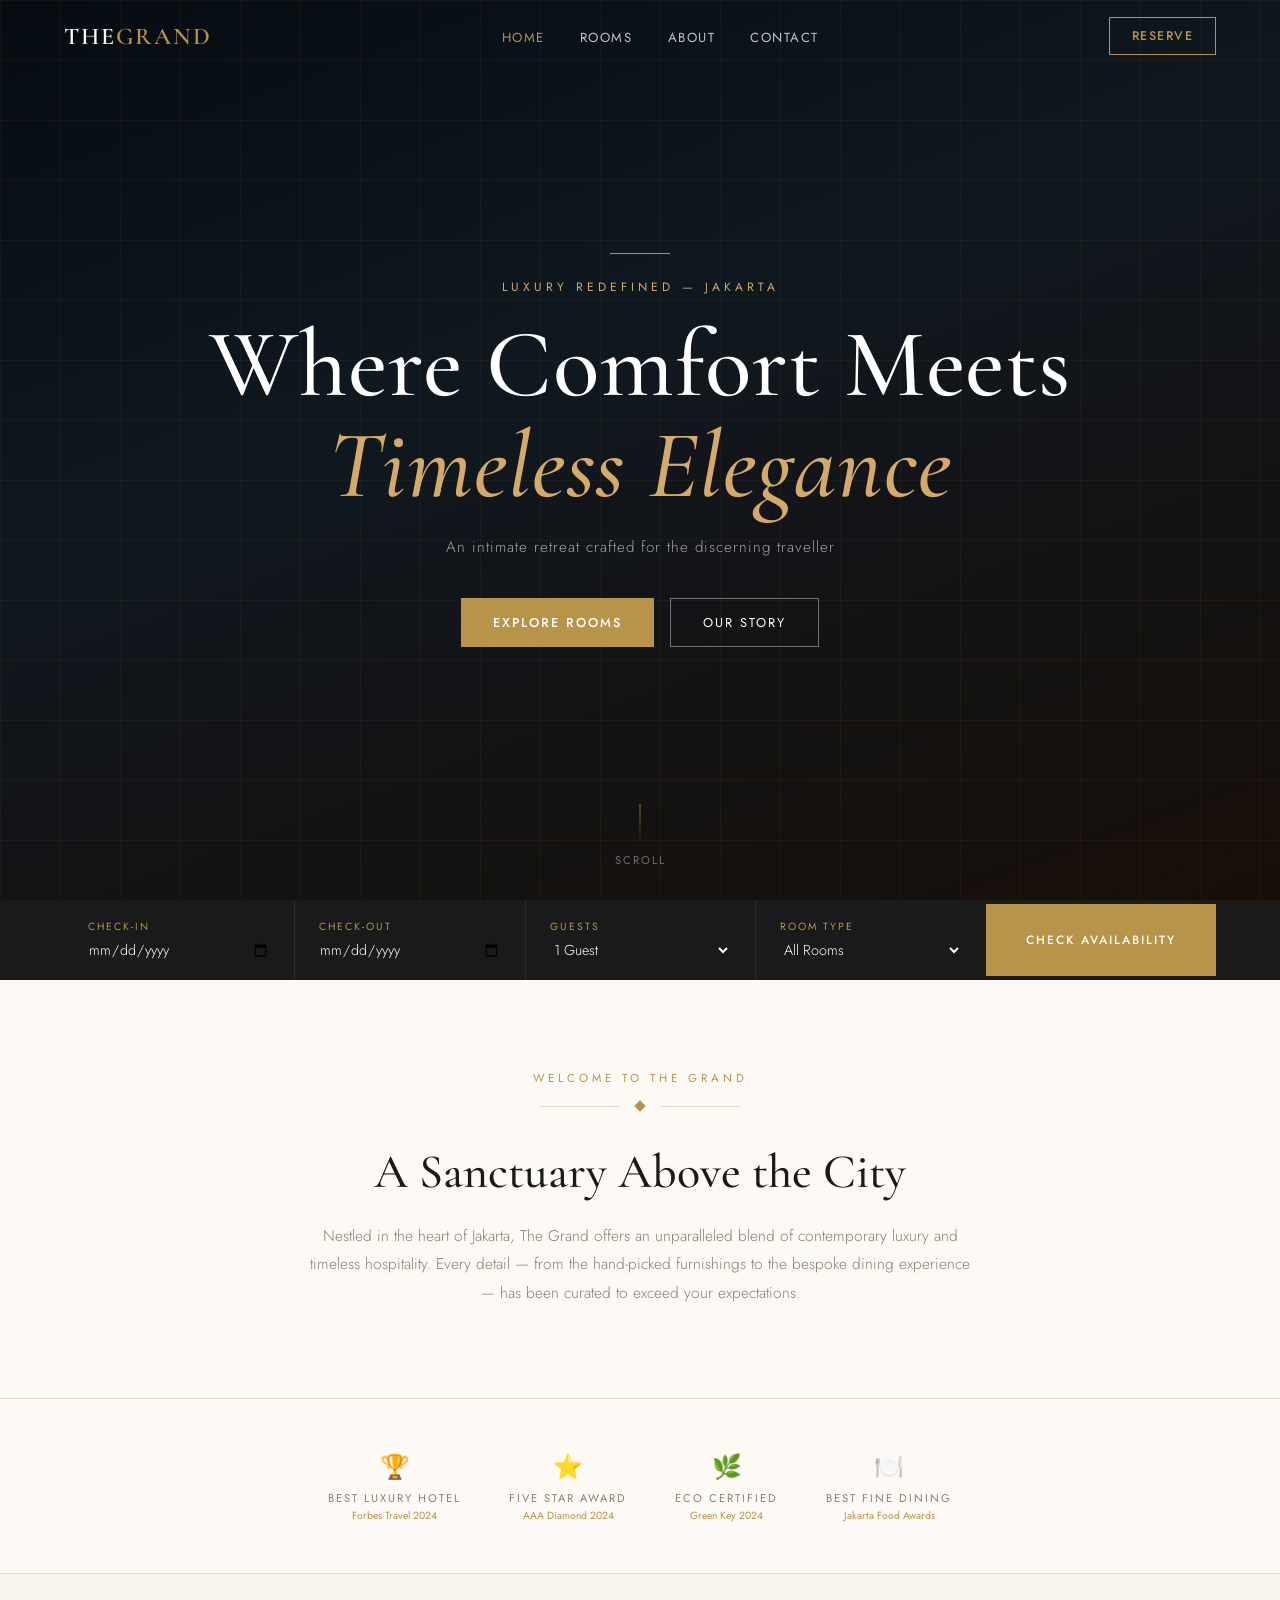
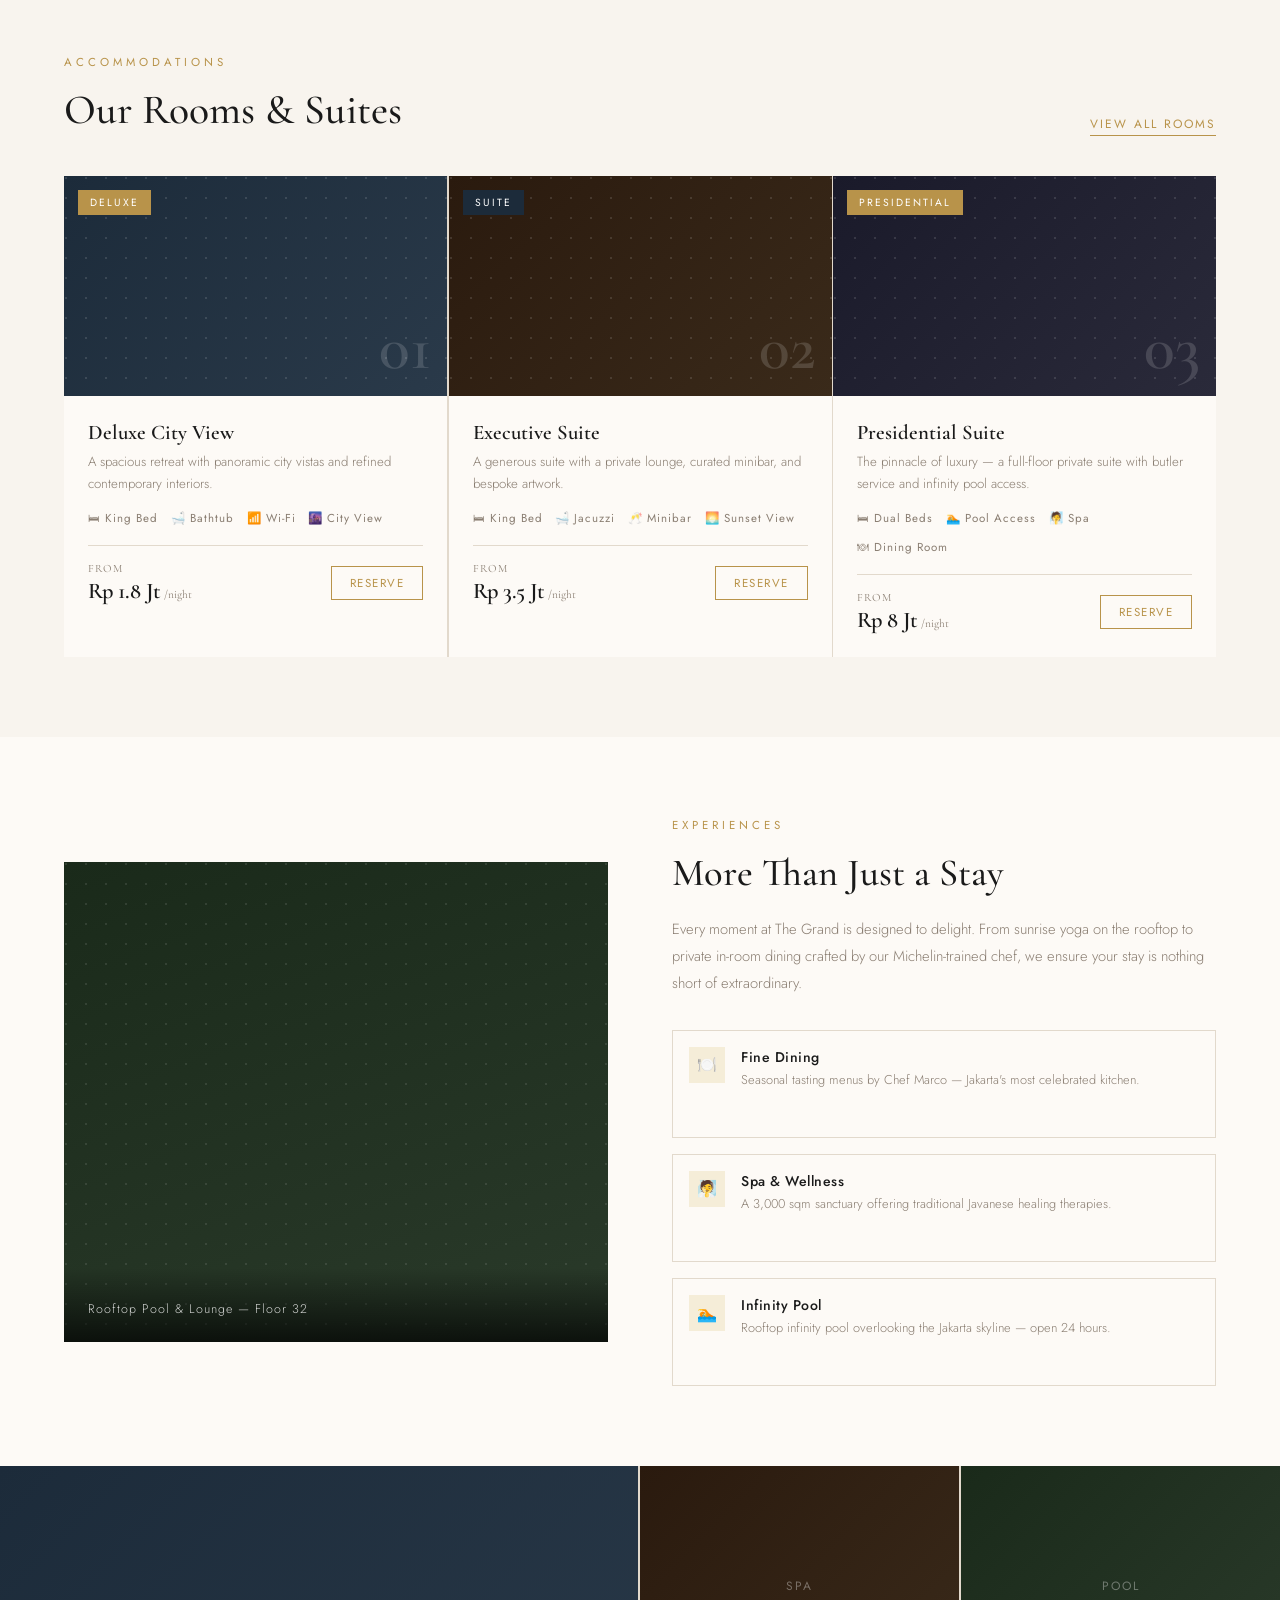
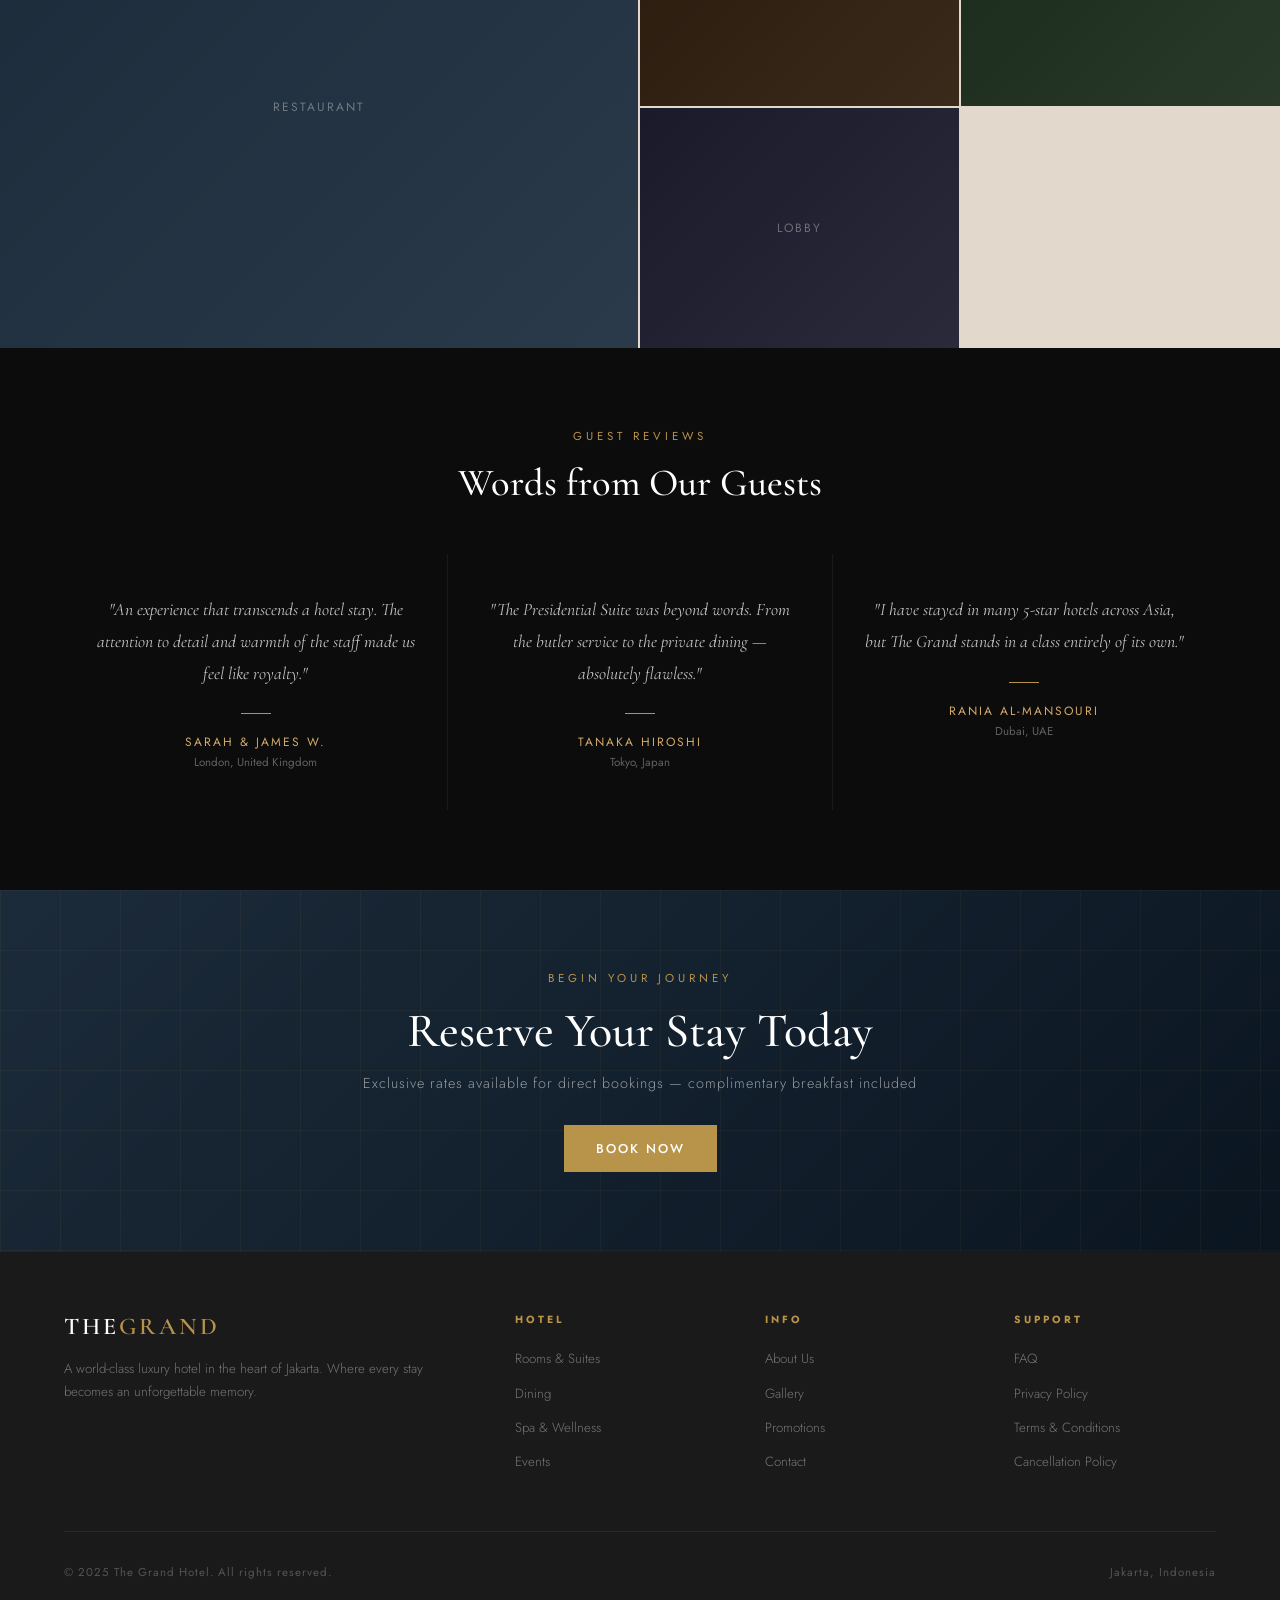
==== commit baadaae6: "Remove translate features and fix nav paging issues" ====
--- a/index.html
+++ b/index.html
@@ -13,30 +13,48 @@
   <body>
     <nav id="mainNav">
       <div class="nav-inner">
-        <a class="logo" href="/index.html" target="_self"
+        <a
+          class="logo"
+          href="/timedoor-hotel-template/index.html"
+          target="_self"
           >The<span>Grand</span></a
         >
         <ul class="nav-links">
           <li>
-            <a href="/index.html" target="_self" class="active" id="nav-home"
+            <a
+              href="/timedoor-hotel-template/index.html"
+              target="_self"
+              class="active"
+              id="nav-home"
               >Home</a
             >
           </li>
           <li>
-            <a href="/rooms.html" id="nav-rooms" target="_self">Rooms</a>
+            <a
+              href="/timedoor-hotel-template/rooms.html"
+              id="nav-rooms"
+              target="_self"
+              >Rooms</a
+            >
           </li>
           <li>
-            <a href="/about.html" id="nav-about" target="_self">About</a>
+            <a
+              href="/timedoor-hotel-template/about.html"
+              id="nav-about"
+              target="_self"
+              >About</a
+            >
           </li>
           <li>
-            <a href="/contact.html" id="nav-contact" target="_self">Contact</a>
+            <a
+              href="/timedoor-hotel-template/contact.html"
+              id="nav-contact"
+              target="_self"
+              >Contact</a
+            >
           </li>
         </ul>
         <div class="nav-right">
-          <div class="lang-switch">
-            <button class="lang-btn active" onclick="setLang('EN')">EN</button>
-            <button class="lang-btn" onclick="setLang('ID')">ID</button>
-          </div>
           <button
             class="nav-cta"
             onclick="window.location.href = 'contact.html'"
